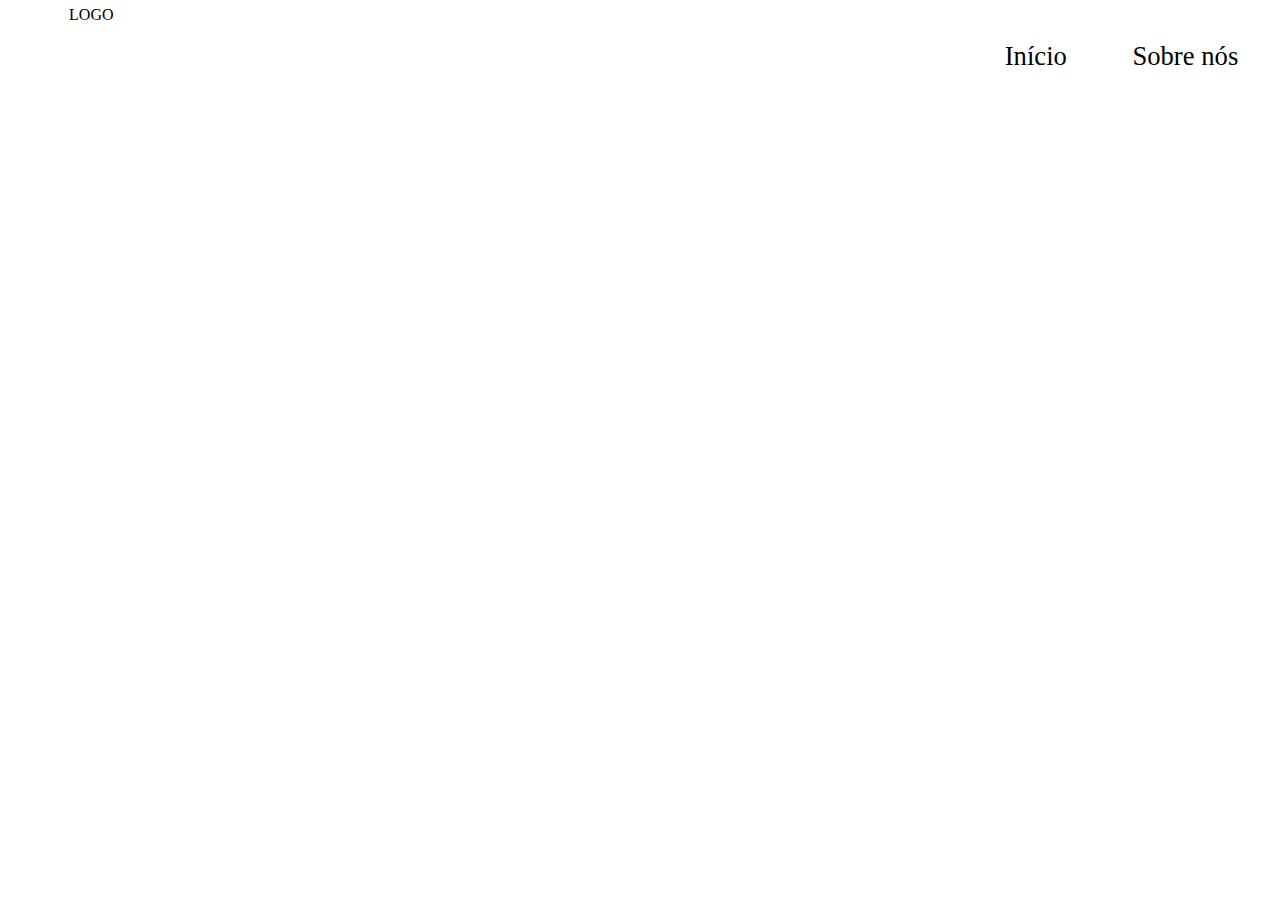
==== sobre-nos.html @ b027d1c6 "linkando fonte novamente" ====
<!DOCTYPE html>
<html lang="pt-br">
<head>
    <meta charset="UTF-8">
    <meta http-equiv="X-UA-Compatible" content="IE=edge">
    <meta name="viewport" content="width=device-width, initial-scale=1.0">
    <title></title>
    <link rel="stylesheet" href="Styles/styleBody.css">
    <link rel="stylesheet" href="Font/font.css">
</head>
<body>
    <header>
        <a href="#" id="logo">LOGO</a>
        <button id="openMenu">&#9776;</button>
        <nav id="menu">
            <button id="closeMenu">X</button>
            <a href="#">Início</a>
            <a href="#">Sobre nós</a>
        </nav>
    </header>
    
    <script type="text/javascript" src="Scripts/scriptMenu.js"></script>
</body>
</html>
---- Styles/styleBody.css ----
* {
  margin: 0;
  padding: 0;
  box-sizing: border-box;
}
body {
  display: flex;
  flex-wrap: wrap;
  margin: 3px;
  flex: 1 1 100vw;
}
:root{
  --font: ;
  --cor0: #18D935;
  --cor1: #15BF2F;
  --cor2: #2DA63F;
  --cor3: #D9D9D9;
  --cor4: #0D0D0D;
}
header,
nav,
main,
aside,
footer {
  display: flex;
  margin: 3px;
}

header {
  flex: 1 1 100vw;
  height: 100px;
}

header #logo {
  justify-content: center;
  text-align: center;
  width: 100%;
  flex: 0 1 200px;
}
#header-logo{
  width: 50%;
}

#openMenu,
#closeMenu {
  border: none;
  background: none;
  font-size: 30px;
  font-weight: bold;
  padding: 0px 5px 5px;
  cursor: pointer;
  display: none;
}

nav {
  flex: 1 1 100vw;
  align-items: center;
  justify-content: flex-end;
}

nav a {
  margin: 3%;
  font-size: 20pt;
}

a {
  text-decoration: none;
  color: inherit;
}

main {
  flex: 20 1 500px;
  height: calc(100vh - 224px);
}

aside {
  flex: 1 1 200px;
}

footer {
  flex: 1 1 100vw;
  height: 100px;
}

@media only screen and (max-width: 923px) {
  main {
    height: calc(100vh - 330px);
  }

  aside {
    flex: 1 1 100vw;
    height: 100px;
  }
}

@media only screen and (max-width: 717px) {

  #openMenu,
  #closeMenu {
    display: block;
  }

  #openMenu {
    margin-left: auto;
  }

  #closeMenu {
    position: absolute;
    right: 5px;
    top: 35px;
  }

  nav {
    position: fixed;
    flex-direction: column;
    width: 100vw;
    height: 100vh;
    align-items: center;
    justify-content: center;
    margin: 0;
    display: none;
    opacity: 0;
    transition: 0.3s;

    background: linear-gradient(45deg, #c9c9c9, #757575, #404040, #111111);
    background-size: 600% 600%;
    animation: gradientAnimation 10s ease infinite;
  }

  @keyframes gradientAnimation {
    0% {
      background-position: 0% 50%;
    }

    50% {
      background-position: 100% 50%;
    }

    100% {
      background-position: 0% 50%;
    }
  }

  .animated-menu {
    animation: gradientAnimation 8s ease infinite;
  }
}
---- Font/font.css ----
/* VariableFont */
@font-face {
    font-family: Oswald;
    src: url(../Component/Playfair_Display/PlayfairDisplay-VariableFont_wght.ttf) format('ttf');
    font-weight: normal;
    font-style: normal;
}

/* Italic-VariableFont */
@font-face {
    font-family: Oswald;
    src: url(../Components/Playfair_Display/PlayfairDisplay-Italic-VariableFont_wght.ttf) format('ttf');
    font-weight: normal;
    font-style: normal;
}

/* Black */
@font-face {
    font-family: Oswald;
    src: url(../Components/Playfair_Display/static/PlayfairDisplay-Black.ttf) format('ttf');
    font-weight: normal;
    font-style: normal;
}

/* BlackItalic */
@font-face {
    font-family: Oswald;
    src: url(../Components/Playfair_Display/static/PlayfairDisplay-BlackItalic.ttf) format('ttf');
    font-weight: normal;
    font-style: normal;
}

/* Bold */
@font-face {
    font-family: Oswald;
    src: url(../Components/Playfair_Display/static/PlayfairDisplay-Bold.ttf) format('ttf');
    font-weight: normal;
    font-style: normal;
}

/* BoldItalic*/
@font-face {
    font-family: Oswald;
    src: url(../Components/Playfair_Display/static/PlayfairDisplay-BoldItalic.ttf) format('ttf');
    font-weight: normal;
    font-style: normal;
}

/* ExtraBold */
@font-face {
    font-family: Oswald;
    src: url(../Components/Playfair_Display/static/PlayfairDisplay-ExtraBold.ttf) format('ttf');
    font-weight: normal;
    font-style: normal;
}

/* Extra */
@font-face {
    font-family: Oswald;
    src: url(../Components/Playfair_Display/static/PlayfairDisplay-Extra.ttf) format('ttf');
    font-weight: normal;
    font-style: normal;
}

/* Italic */
@font-face {
    font-family: Oswald;
    src: url(../Components/Playfair_Display/static/PlayfairDisplay-Italic.ttf) format('ttf');
    font-weight: normal;
    font-style: normal;
}

/* Medium */
@font-face {
    font-family: Oswald;
    src: url(../Components/Playfair_Display/static/PlayfairDisplay-Medium.ttf) format('ttf');
    font-weight: normal;
    font-style: normal;
}

/* MediumItalic */
@font-face {
    font-family: Oswald;
    src: url(../Components/Playfair_Display/static/PlayfairDisplay-MediumItalic.ttf) format('ttf');
    font-weight: normal;
    font-style: normal;
}

/* Regular */
@font-face {
    font-family: Oswald;
    src: url(../Components/Playfair_Display/static/PlayfairDisplay-Regular.ttf) format('ttf');
    font-weight: normal;
    font-style: normal;
}

/* SemiBold */
@font-face {
    font-family: Oswald;
    src: url(../Components/Playfair_Display/static/PlayfairDisplay-SemiBold.ttf) format('ttf');
    font-weight: normal;
    font-style: normal;
}

/* SemiBoldItalic */
@font-face {
    font-family: Oswald;
    src: url(../Components/Playfair_Display/static/PlayfairDisplay-SemiBoldItalic.ttf) format('ttf');
    font-weight: normal;
    font-style: normal;
}
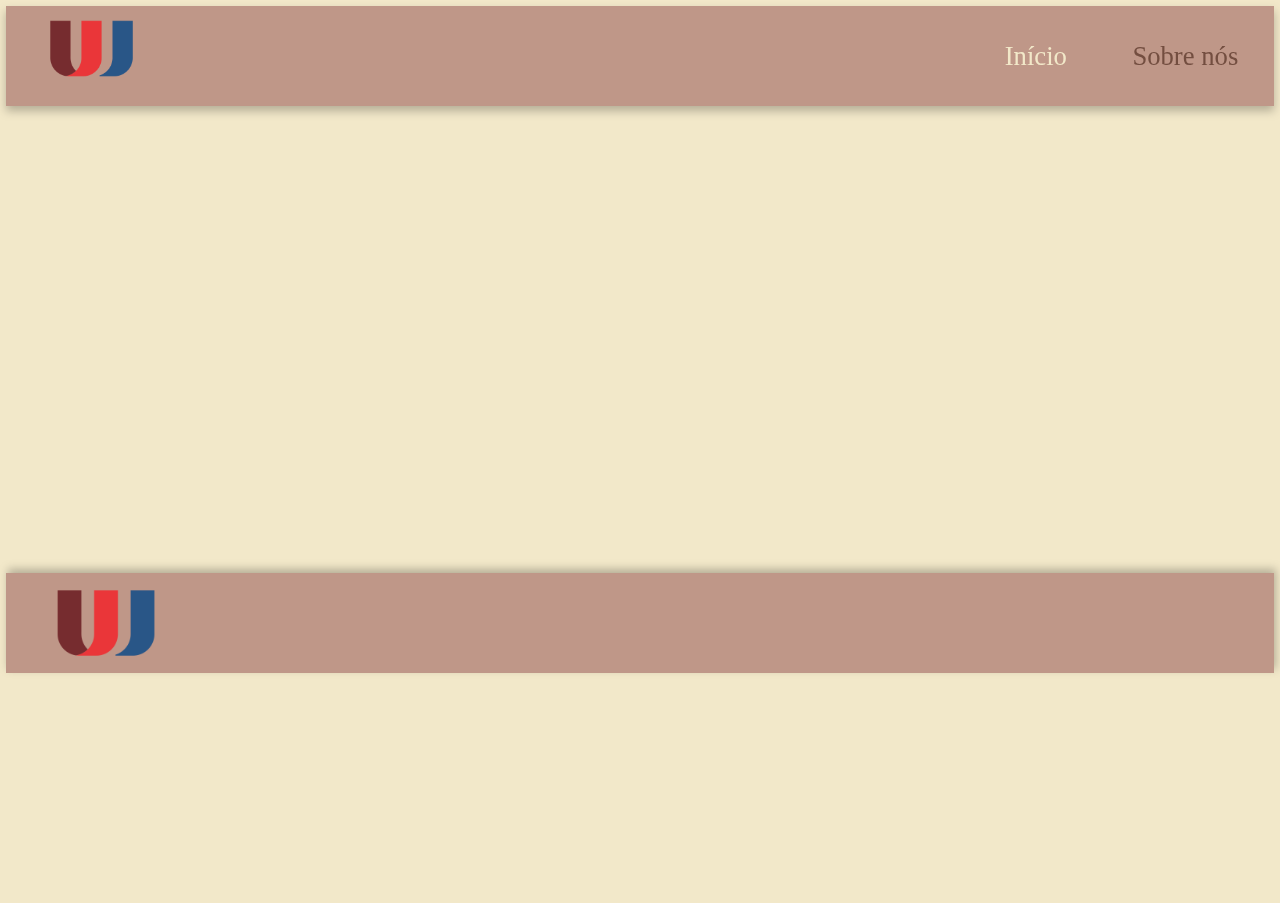
==== commit e2d9cd9f: "finalizando a responsividade" ====
--- a/sobre-nos.html
+++ b/sobre-nos.html
@@ -6,18 +6,31 @@
     <meta name="viewport" content="width=device-width, initial-scale=1.0">
     <title></title>
     <link rel="stylesheet" href="Styles/styleBody.css">
+    <link rel="stylesheet" href="Styles/StyleSobre-nos.css">
     <link rel="stylesheet" href="Font/font.css">
 </head>
 <body>
     <header>
-        <a href="#" id="logo">LOGO</a>
+        <a href="index.html" id="logo">
+            <img id="header-logo" src="Components/Images/uj-logo.png" alt="Logo UniJorge">
+        </a>
         <button id="openMenu">&#9776;</button>
         <nav id="menu">
             <button id="closeMenu">X</button>
-            <a href="#">Início</a>
-            <a href="#">Sobre nós</a>
+            <a href="index.html" id="a_01">Início</a>
+            <a href="sobre-nos.html" id="a_02">Sobre nós</a>  
         </nav>
     </header>
+
+    <main>
+
+    </main>
+
+    <footer>
+        <a href="index.html" id="logo">
+            <img id="footer-logo" src="Components/Images/uj-logo.png" alt="Logo UniJorge">
+        </a>
+    </footer>
     
     <script type="text/javascript" src="Scripts/scriptMenu.js"></script>
 </body>
--- a/Styles/styleBody.css
+++ b/Styles/styleBody.css
@@ -3,20 +3,40 @@
   padding: 0;
   box-sizing: border-box;
 }
+
+html,
+body {
+  height: 100%;
+}
+
+html {
+  font-size: 62.5%;
+}
+
+body {
+  font-size: 1.6rem;
+}
+
 body {
   display: flex;
   flex-wrap: wrap;
   margin: 3px;
   flex: 1 1 100vw;
 }
-:root{
-  --font: ;
-  --cor0: #18D935;
-  --cor1: #15BF2F;
-  --cor2: #2DA63F;
-  --cor3: #D9D9D9;
+
+:root {
+  --font: PlayfairDisplay;
+  --cor0: #F2E8C9;
+  --cor1: #734E40;
+  --cor2: #BF9788;
+  --cor3: #F26457;
   --cor4: #0D0D0D;
 }
+
+body {
+  background-color: var(--cor0);
+}
+
 header,
 nav,
 main,
@@ -29,6 +49,8 @@
 header {
   flex: 1 1 100vw;
   height: 100px;
+  background-color: var(--cor2);
+  filter: drop-shadow(0px 5px 5px rgba(0, 0, 0, 0.25));
 }
 
 header #logo {
@@ -37,7 +59,8 @@
   width: 100%;
   flex: 0 1 200px;
 }
-#header-logo{
+
+#header-logo {
   width: 50%;
 }
 
@@ -68,32 +91,213 @@
   color: inherit;
 }
 
+#a_01 {
+  color: var(--cor0);
+}
+
+#a_02 {
+  color: var(--cor1);
+}
+
 main {
   flex: 20 1 500px;
-  height: calc(100vh - 224px);
-}
-
-aside {
-  flex: 1 1 200px;
+  height: auto;
+  flex-direction: column;
+  align-items: center;
 }
 
 footer {
   flex: 1 1 100vw;
   height: 100px;
+  background-color: var(--cor2);
+  filter: drop-shadow(2px -4px 4px rgba(0, 0, 0, 0.25));
+
+}
+
+footer #logo {
+  justify-content: center;
+  text-align: center;
+  width: 100%;
+  flex: 0 1 200px;
+}
+
+#footer-logo {
+  width: 50%;
+}
+
+#t_01,
+#t_02,
+#t_03,
+#t_04,
+#t_05,
+#t_06,
+#t_07,
+#t_08,
+#t_09,
+#p_01,
+#p_02,
+#p_03,
+#p_04,
+#p_05,
+#p_06,
+#p_07,
+#p_08 {
+  font-family: var(--font);
+  color: var(--cor1);
+}
+
+header,
+main,
+footer {
+  margin-bottom: 5%
+}
+
+h1,
+h2,
+h3,
+p,
+#img_01,
+#img_02,
+#img_03,
+#img_04,
+#img_05 {
+  margin-bottom: 1.5%;
+  margin-left: 10%;
+  margin-right: 10%;
+}
+
+p,
+h1,
+h2,
+h3 {
+  text-align: justify;
+}
+
+p {
+  font-size: 1.8rem; /* 18px */
+  font-weight: normal;
+  font-style: normal;
+}
+
+h1 {
+  font-size: 6.4rem; /* 64px */
+  font-weight: bold;
+  font-style: normal;
+}
+
+h2 {
+  font-size: 4.8rem; /* 48px */
+  font-weight: bold;
+}
+
+h3 {
+  font-size: 3.5rem; /* 35px */
+  font-weight: normal;
+  font-style: italic;
+}
+
+#img_01 {
+  width: 100%;
+  max-width: 892px;
+  height: auto;
+  max-height: 374px;
+  border-radius: 20px;
+}
+
+#img_02 {
+  width: 100%;
+  max-width: 892px;
+  height: auto;
+  max-height: 447.01px;
+  border-radius: 20px;
+}
+
+#img_03 {
+  width: 100%;
+  max-width: 892px;
+  height: auto;
+  max-height: 446px;
+  border-radius: 20px;
+}
+
+#img_04 {
+  width: 100%;
+  max-width: 892px;
+  height: auto;
+  max-height: 443.99px;
+  border-radius: 20px;
+}
+
+#img_05 {
+  width: 100%;
+  max-width: 892px;
+  height: auto;
+  max-height: 444.99px;
+  border-radius: 20px;
+}
+
+#t_02,
+#t_05,
+#t_06,
+#t_07,
+#t_08,
+#t_09 {
+  align-self: flex-start;
+}
+
+#p_04,
+#p_06,
+#p_07,
+#p_08 {
+  align-self: flex-start;
 }
 
 @media only screen and (max-width: 923px) {
+  header {
+    height: 80px;
+  }
+
   main {
-    height: calc(100vh - 330px);
-  }
-
-  aside {
-    flex: 1 1 100vw;
-    height: 100px;
+    height: auto;
+  }
+
+  p {
+    font-size: 1.4rem; /* 14px */
+  }
+
+  h1 {
+    font-size: 5.6rem; /* 56px */
+  }
+
+  h2 {
+    font-size: 4.2rem; /* 42px */
+  }
+
+  h3 {
+    font-size: 3rem; /* 30px */
+  }
+
+  #img_01,
+  #img_02,
+  #img_03,
+  #img_04,
+  #img_05 {
+    max-width: 80%;
+  }
+
+  #header-logo {
+    width: 40%;
+  }
+
+  #footer-logo {
+    width: 40%;
   }
 }
 
 @media only screen and (max-width: 717px) {
+  header {
+    height: 60px;
+  }
 
   #openMenu,
   #closeMenu {
@@ -144,4 +348,100 @@
   .animated-menu {
     animation: gradientAnimation 8s ease infinite;
   }
+
+  p {
+    font-size: 1.2rem; /* 12px */
+  }
+
+  h1 {
+    font-size: 4.8rem; /* 48px */
+  }
+
+  h2 {
+    font-size: 3.6rem; /* 36px */
+  }
+
+  h3 {
+    font-size: 2.6rem; /* 26px */
+  }
+
+  #header-logo
+  #img_01,
+  #img_02,
+  #img_03,
+  #img_04,
+  #img_05 {
+    max-width: 60%;
+  }
+
+  #header-logo {
+    width: 30%;
+  }
+
+  #footer-logo {
+    width: 30%;
+  }
+}
+@media only screen and (max-width: 580px) {
+  p {
+    font-size: 1.2rem; /* 12px */
+  }
+
+  h1 {
+    font-size: 3.8rem; /* 40px */
+  }
+
+  h2 {
+    font-size: 3rem; /* 32px */
+  }
+
+  h3 {
+    font-size: 2.2rem; /* 26px */
+  }
+}
+
+@media only screen and (max-width: 480px) {
+  p {
+    font-size: 1.1rem; /* 12px */
+  }
+
+  h1 {
+    font-size: 2.8rem; /* 28px */
+  }
+
+  h2 {
+    font-size: 2rem; /* 20px */
+  }
+
+  h3 {
+    font-size: 1.5rem; /* 15px */
+  }
+} 
+
+@media only screen and (max-width: 350px) {
+  h1 {
+    font-size: 2.5rem; /* 25px */
+  }
+
+  h3 {
+    font-size: 1.3rem; /* 18px */
+  }
+}
+
+@media only screen and (max-width: 300px) {
+  p {
+    font-size: 1rem; /* 10px */
+  }
+
+  h1 {
+    font-size: 2rem; /* 20px */
+  }
+
+  h2 {
+    font-size: 1.5rem; /* 20px */
+  }
+
+  h3 {
+    font-size: 1.2rem; /* 18px */
+  }
 }--- a/Font/font.css
+++ b/Font/font.css
@@ -1,6 +1,6 @@
 /* VariableFont */
 @font-face {
-    font-family: Oswald;
+    font-family: PlayfairDisplay;
     src: url(../Component/Playfair_Display/PlayfairDisplay-VariableFont_wght.ttf) format('ttf');
     font-weight: normal;
     font-style: normal;
@@ -8,7 +8,7 @@
 
 /* Italic-VariableFont */
 @font-face {
-    font-family: Oswald;
+    font-family: PlayfairDisplay;
     src: url(../Components/Playfair_Display/PlayfairDisplay-Italic-VariableFont_wght.ttf) format('ttf');
     font-weight: normal;
     font-style: normal;
@@ -16,7 +16,7 @@
 
 /* Black */
 @font-face {
-    font-family: Oswald;
+    font-family: PlayfairDisplay;
     src: url(../Components/Playfair_Display/static/PlayfairDisplay-Black.ttf) format('ttf');
     font-weight: normal;
     font-style: normal;
@@ -24,7 +24,7 @@
 
 /* BlackItalic */
 @font-face {
-    font-family: Oswald;
+    font-family: PlayfairDisplay;
     src: url(../Components/Playfair_Display/static/PlayfairDisplay-BlackItalic.ttf) format('ttf');
     font-weight: normal;
     font-style: normal;
@@ -32,7 +32,7 @@
 
 /* Bold */
 @font-face {
-    font-family: Oswald;
+    font-family: PlayfairDisplay;
     src: url(../Components/Playfair_Display/static/PlayfairDisplay-Bold.ttf) format('ttf');
     font-weight: normal;
     font-style: normal;
@@ -40,7 +40,7 @@
 
 /* BoldItalic*/
 @font-face {
-    font-family: Oswald;
+    font-family: PlayfairDisplay;
     src: url(../Components/Playfair_Display/static/PlayfairDisplay-BoldItalic.ttf) format('ttf');
     font-weight: normal;
     font-style: normal;
@@ -48,7 +48,7 @@
 
 /* ExtraBold */
 @font-face {
-    font-family: Oswald;
+    font-family: PlayfairDisplay;
     src: url(../Components/Playfair_Display/static/PlayfairDisplay-ExtraBold.ttf) format('ttf');
     font-weight: normal;
     font-style: normal;
@@ -56,7 +56,7 @@
 
 /* Extra */
 @font-face {
-    font-family: Oswald;
+    font-family: PlayfairDisplay;
     src: url(../Components/Playfair_Display/static/PlayfairDisplay-Extra.ttf) format('ttf');
     font-weight: normal;
     font-style: normal;
@@ -64,7 +64,7 @@
 
 /* Italic */
 @font-face {
-    font-family: Oswald;
+    font-family: PlayfairDisplay;
     src: url(../Components/Playfair_Display/static/PlayfairDisplay-Italic.ttf) format('ttf');
     font-weight: normal;
     font-style: normal;
@@ -72,7 +72,7 @@
 
 /* Medium */
 @font-face {
-    font-family: Oswald;
+    font-family: PlayfairDisplay;
     src: url(../Components/Playfair_Display/static/PlayfairDisplay-Medium.ttf) format('ttf');
     font-weight: normal;
     font-style: normal;
@@ -80,7 +80,7 @@
 
 /* MediumItalic */
 @font-face {
-    font-family: Oswald;
+    font-family: PlayfairDisplay;
     src: url(../Components/Playfair_Display/static/PlayfairDisplay-MediumItalic.ttf) format('ttf');
     font-weight: normal;
     font-style: normal;
@@ -88,7 +88,7 @@
 
 /* Regular */
 @font-face {
-    font-family: Oswald;
+    font-family: PlayfairDisplay;
     src: url(../Components/Playfair_Display/static/PlayfairDisplay-Regular.ttf) format('ttf');
     font-weight: normal;
     font-style: normal;
@@ -96,7 +96,7 @@
 
 /* SemiBold */
 @font-face {
-    font-family: Oswald;
+    font-family: PlayfairDisplay;
     src: url(../Components/Playfair_Display/static/PlayfairDisplay-SemiBold.ttf) format('ttf');
     font-weight: normal;
     font-style: normal;
@@ -104,7 +104,7 @@
 
 /* SemiBoldItalic */
 @font-face {
-    font-family: Oswald;
+    font-family: PlayfairDisplay;
     src: url(../Components/Playfair_Display/static/PlayfairDisplay-SemiBoldItalic.ttf) format('ttf');
     font-weight: normal;
     font-style: normal;
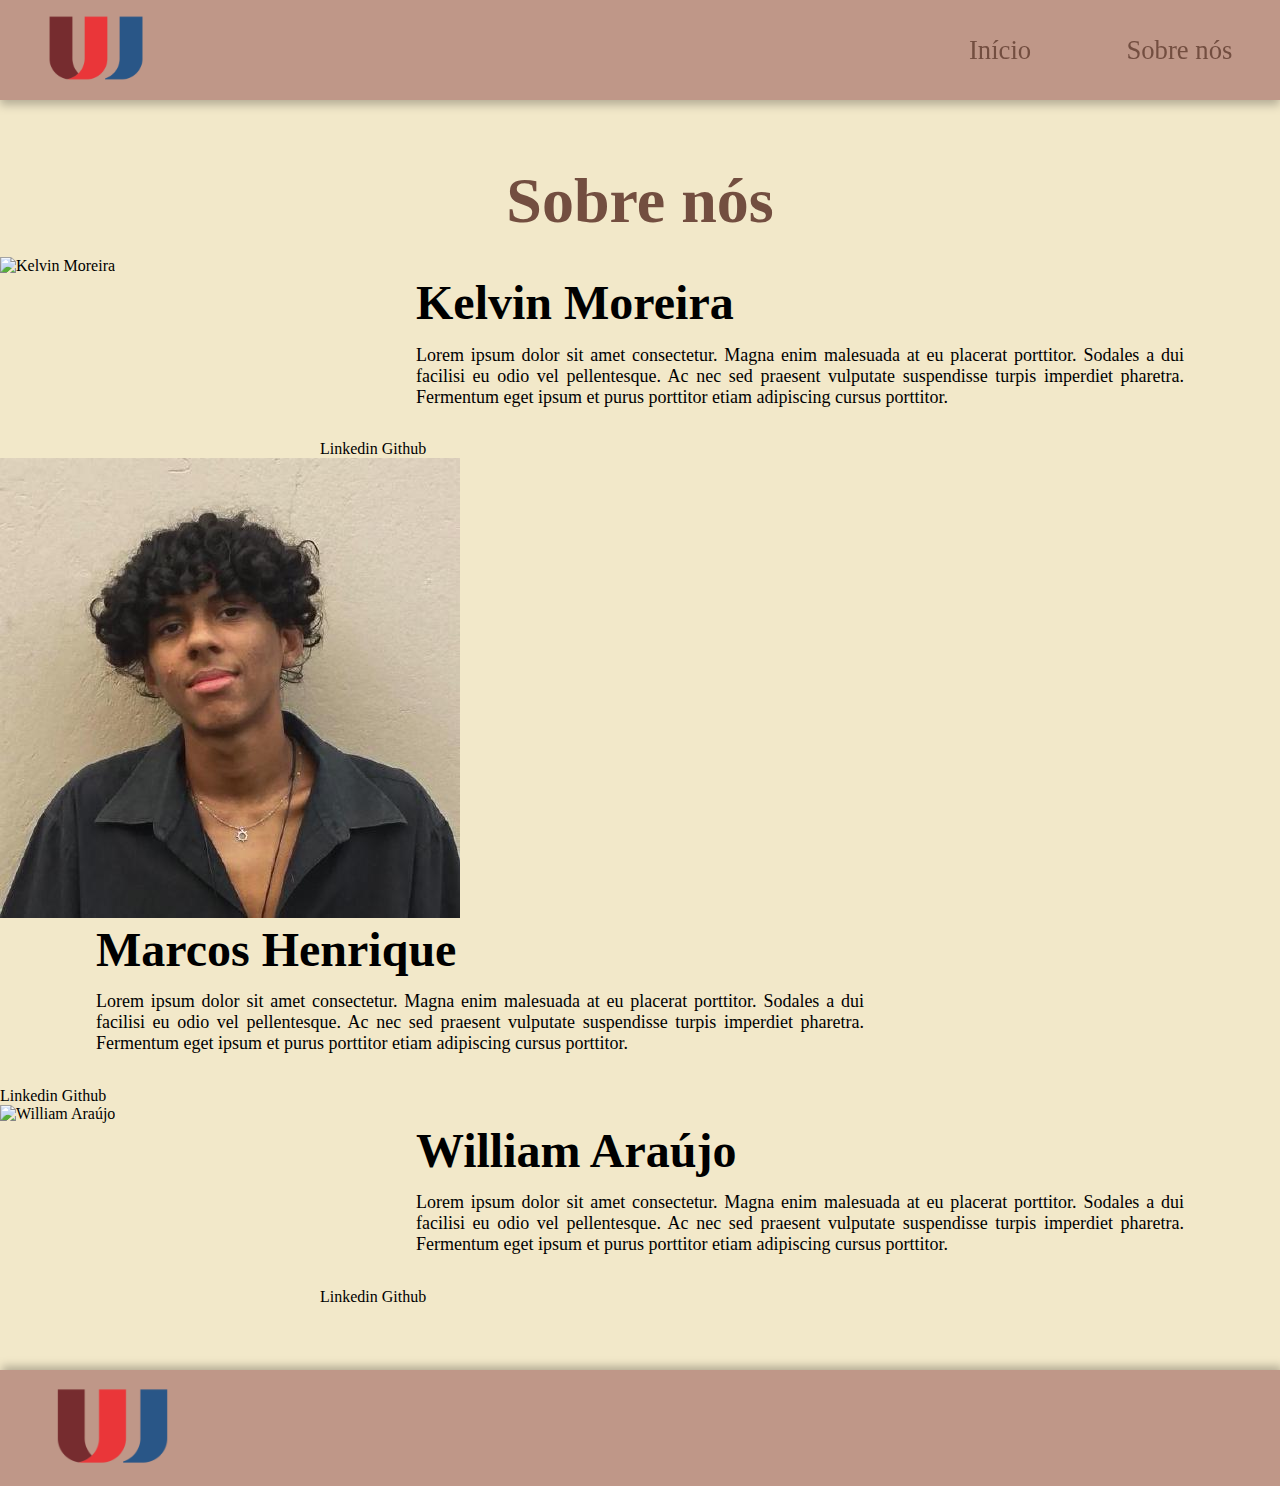
==== commit ea697776: "Correção de erros e conclusão da responsividade +  finalização da página "Sobre nós"." ====
--- a/sobre-nos.html
+++ b/sobre-nos.html
@@ -1,14 +1,17 @@
 <!DOCTYPE html>
 <html lang="pt-br">
+
 <head>
     <meta charset="UTF-8">
     <meta http-equiv="X-UA-Compatible" content="IE=edge">
     <meta name="viewport" content="width=device-width, initial-scale=1.0">
     <title></title>
     <link rel="stylesheet" href="Styles/styleBody.css">
-    <link rel="stylesheet" href="Styles/StyleSobre-nos.css">
+    <link rel="stylesheet" href="Styles/styleSobre-nos.css">
+    <link rel="stylesheet" href="Styles/responsiveness.css">
     <link rel="stylesheet" href="Font/font.css">
 </head>
+
 <body>
     <header>
         <a href="index.html" id="logo">
@@ -18,12 +21,55 @@
         <nav id="menu">
             <button id="closeMenu">X</button>
             <a href="index.html" id="a_01">Início</a>
-            <a href="sobre-nos.html" id="a_02">Sobre nós</a>  
+            <a href="sobre-nos.html" id="a_02">Sobre nós</a>
         </nav>
     </header>
 
     <main>
+        <h1 id="t_01">Sobre nós</h1>
 
+        <div class="container">
+            <img src="" alt="Kelvin Moreira" class="photo" id="photo_01" class="hide">
+
+            <div class="information_01">
+                <h2 class="title">Kelvin Moreira</h2>
+                <p class="paragraph">Lorem ipsum dolor sit amet consectetur. Magna enim malesuada at eu placerat porttitor. Sodales a dui
+                facilisi eu odio vel pellentesque. Ac nec sed praesent vulputate suspendisse turpis imperdiet pharetra.
+                Fermentum eget ipsum et purus porttitor etiam adipiscing cursus porttitor.</p>
+                <br>
+                <a href="#" class="linkstyle" target="_blank">Linkedin</a>
+                <a href="https://github.com/Kelvin-Moreira" class="linkstyle" target="_blank">Github</a>
+            </div>
+        </div>
+
+        <div class="container">
+            <img src="Components/Images/Marcos Henrique.jfif" alt="Marcos Henrique" class="photo" id="photo_02">
+
+            <div id="information_02">
+                <h2 class="title">Marcos Henrique</h2>
+                <img src="Components/Images/Marcos Henrique.jfif" alt="Marcos Henrique" id="photo_02" class="photo_show">
+                <p class="paragraph">Lorem ipsum dolor sit amet consectetur. Magna enim malesuada at eu placerat porttitor. Sodales a dui
+                facilisi eu odio vel pellentesque. Ac nec sed praesent vulputate suspendisse turpis imperdiet pharetra.
+                Fermentum eget ipsum et purus porttitor etiam adipiscing cursus porttitor.</p>
+                <br>
+                <a href="#" class="linkstyle" target="_blank">Linkedin</a>
+                <a href="https://github.com/marcos-henri" target="_blank" class="linkstyle">Github</a>
+            </div>
+        </div>
+
+        <div class="container">
+            <img src="" alt="William Araújo" class="photo" id="photo_03" class="hide">
+
+            <div class="information_03">
+                <h2 class="title">William Araújo</h2>
+                <p class="paragraph">Lorem ipsum dolor sit amet consectetur. Magna enim malesuada at eu placerat porttitor. Sodales a dui
+                    facilisi eu odio vel pellentesque. Ac nec sed praesent vulputate suspendisse turpis imperdiet pharetra.
+                    Fermentum eget ipsum et purus porttitor etiam adipiscing cursus porttitor.</p>
+                <br>
+                <a href="#" class="linkstyle" target="_blank">Linkedin</a>
+                <a href="https://github.com/williamthesystemout" target="_blank" class="linkstyle">Github</a>
+            </div>    
+        </div>
     </main>
 
     <footer>
@@ -31,7 +77,8 @@
             <img id="footer-logo" src="Components/Images/uj-logo.png" alt="Logo UniJorge">
         </a>
     </footer>
-    
+
     <script type="text/javascript" src="Scripts/scriptMenu.js"></script>
 </body>
+
 </html>--- a/Styles/styleBody.css
+++ b/Styles/styleBody.css
@@ -14,14 +14,11 @@
 }
 
 body {
-  font-size: 1.6rem;
-}
-
-body {
+  font-size: 1.6rem;  
   display: flex;
   flex-wrap: wrap;
-  margin: 3px;
-  flex: 1 1 100vw;
+  flex: 1 1 100vw;
+  background-color: var(--cor0);
 }
 
 :root {
@@ -31,33 +28,27 @@
   --cor2: #BF9788;
   --cor3: #F26457;
   --cor4: #0D0D0D;
-}
-
-body {
-  background-color: var(--cor0);
+  --shadow: #00000040;
 }
 
 header,
 nav,
 main,
-aside,
 footer {
   display: flex;
-  margin: 3px;
 }
 
 header {
   flex: 1 1 100vw;
   height: 100px;
   background-color: var(--cor2);
-  filter: drop-shadow(0px 5px 5px rgba(0, 0, 0, 0.25));
+  filter: drop-shadow(0px 5px 5px var(--shadow));
 }
 
 header #logo {
-  justify-content: center;
   text-align: center;
   width: 100%;
-  flex: 0 1 200px;
+  flex: 0 1 225px;
 }
 
 #header-logo {
@@ -91,16 +82,22 @@
   color: inherit;
 }
 
-#a_01 {
-  color: var(--cor0);
-}
-
+#a_01,
 #a_02 {
   color: var(--cor1);
+  padding: 15px;
+  transition: color 0.3s ease
+}
+
+#a_01:hover,
+#a_02:hover {
+  color: var(--cor0);
+  background-color: var(--shadow);
+  border-radius: 15px;
 }
 
 main {
-  flex: 20 1 500px;
+  flex: 1 1 100vw;
   height: auto;
   flex-direction: column;
   align-items: center;
@@ -108,17 +105,16 @@
 
 footer {
   flex: 1 1 100vw;
-  height: 100px;
+  height: auto;
   background-color: var(--cor2);
-  filter: drop-shadow(2px -4px 4px rgba(0, 0, 0, 0.25));
+  filter: drop-shadow(2px -4px 4px var(--shadow));
 
 }
 
 footer #logo {
-  justify-content: center;
   text-align: center;
   width: 100%;
-  flex: 0 1 200px;
+  flex: 0 1 225px;
 }
 
 #footer-logo {
@@ -250,198 +246,4 @@
 #p_07,
 #p_08 {
   align-self: flex-start;
-}
-
-@media only screen and (max-width: 923px) {
-  header {
-    height: 80px;
-  }
-
-  main {
-    height: auto;
-  }
-
-  p {
-    font-size: 1.4rem; /* 14px */
-  }
-
-  h1 {
-    font-size: 5.6rem; /* 56px */
-  }
-
-  h2 {
-    font-size: 4.2rem; /* 42px */
-  }
-
-  h3 {
-    font-size: 3rem; /* 30px */
-  }
-
-  #img_01,
-  #img_02,
-  #img_03,
-  #img_04,
-  #img_05 {
-    max-width: 80%;
-  }
-
-  #header-logo {
-    width: 40%;
-  }
-
-  #footer-logo {
-    width: 40%;
-  }
-}
-
-@media only screen and (max-width: 717px) {
-  header {
-    height: 60px;
-  }
-
-  #openMenu,
-  #closeMenu {
-    display: block;
-  }
-
-  #openMenu {
-    margin-left: auto;
-  }
-
-  #closeMenu {
-    position: absolute;
-    right: 5px;
-    top: 35px;
-  }
-
-  nav {
-    position: fixed;
-    flex-direction: column;
-    width: 100vw;
-    height: 100vh;
-    align-items: center;
-    justify-content: center;
-    margin: 0;
-    display: none;
-    opacity: 0;
-    transition: 0.3s;
-
-    background: linear-gradient(45deg, #c9c9c9, #757575, #404040, #111111);
-    background-size: 600% 600%;
-    animation: gradientAnimation 10s ease infinite;
-  }
-
-  @keyframes gradientAnimation {
-    0% {
-      background-position: 0% 50%;
-    }
-
-    50% {
-      background-position: 100% 50%;
-    }
-
-    100% {
-      background-position: 0% 50%;
-    }
-  }
-
-  .animated-menu {
-    animation: gradientAnimation 8s ease infinite;
-  }
-
-  p {
-    font-size: 1.2rem; /* 12px */
-  }
-
-  h1 {
-    font-size: 4.8rem; /* 48px */
-  }
-
-  h2 {
-    font-size: 3.6rem; /* 36px */
-  }
-
-  h3 {
-    font-size: 2.6rem; /* 26px */
-  }
-
-  #header-logo
-  #img_01,
-  #img_02,
-  #img_03,
-  #img_04,
-  #img_05 {
-    max-width: 60%;
-  }
-
-  #header-logo {
-    width: 30%;
-  }
-
-  #footer-logo {
-    width: 30%;
-  }
-}
-@media only screen and (max-width: 580px) {
-  p {
-    font-size: 1.2rem; /* 12px */
-  }
-
-  h1 {
-    font-size: 3.8rem; /* 40px */
-  }
-
-  h2 {
-    font-size: 3rem; /* 32px */
-  }
-
-  h3 {
-    font-size: 2.2rem; /* 26px */
-  }
-}
-
-@media only screen and (max-width: 480px) {
-  p {
-    font-size: 1.1rem; /* 12px */
-  }
-
-  h1 {
-    font-size: 2.8rem; /* 28px */
-  }
-
-  h2 {
-    font-size: 2rem; /* 20px */
-  }
-
-  h3 {
-    font-size: 1.5rem; /* 15px */
-  }
-} 
-
-@media only screen and (max-width: 350px) {
-  h1 {
-    font-size: 2.5rem; /* 25px */
-  }
-
-  h3 {
-    font-size: 1.3rem; /* 18px */
-  }
-}
-
-@media only screen and (max-width: 300px) {
-  p {
-    font-size: 1rem; /* 10px */
-  }
-
-  h1 {
-    font-size: 2rem; /* 20px */
-  }
-
-  h2 {
-    font-size: 1.5rem; /* 20px */
-  }
-
-  h3 {
-    font-size: 1.2rem; /* 18px */
-  }
 }--- a/Styles/responsiveness.css
+++ b/Styles/responsiveness.css
@@ -0,0 +1,427 @@
+@media only screen and (max-width: 9999px) {
+.photo_show {
+  display: none;
+}
+}
+
+
+@media only screen and (max-width: 1300px) {
+  .information_01 {
+    margin-left: 25%;
+}
+
+#information_02 {
+    margin-right: 25%;
+}
+
+.information_03 {
+    margin-left: 25%;
+}
+}
+
+@media only screen and (max-width: 1024px) {
+  .information_01 {
+    margin-left: 30%;
+}
+
+#information_02 {
+    margin-right: 30%;
+}
+
+.information_03 {
+    margin-left: 30%;
+}
+}
+
+@media only screen and (max-width: 931px) {
+  header {
+    height: 80px;
+  }
+
+  main {
+    height: auto;
+  }
+
+  p {
+    font-size: 1.4rem; /* 14px */
+  }
+
+  h1 {
+    font-size: 5.6rem; /* 56px */
+  }
+
+  h2 {
+    font-size: 4.2rem; /* 42px */
+  }
+
+  h3 {
+    font-size: 3rem; /* 30px */
+  }
+
+  #img_01,
+  #img_02,
+  #img_03,
+  #img_04,
+  #img_05 {
+    max-width: 80%;
+  }
+
+  #header-logo {
+    width: 40%;
+  }
+
+  #footer-logo {
+    width: 40%;
+    float: left;
+    margin-left: 30px;
+  }
+
+  .photo {
+    max-width: 225px;
+    max-height: 225px;
+    margin-top: 2%;
+  }
+
+  .information_01 {
+    margin-left: 35%;
+  }
+
+  #information_02 {
+    margin-right: 35%;
+  }
+
+  .information_03 {
+    margin-left: 35%;
+  }
+
+  .paragraph {
+    font-size: 1.4rem; /* 12px */
+  }
+
+  .title {
+    font-size: 3.5rem;
+  }
+}
+
+@media only screen and (max-width: 768px) {
+  header {
+    height: 60px;
+  }
+
+  #openMenu,
+  #closeMenu {
+    display: block;
+  }
+
+  #openMenu {
+    margin-left: auto;
+  }
+
+  #closeMenu {
+    position: absolute;
+    right: 5px;
+    top: 13px;
+  }
+
+  nav {
+    position: fixed;
+    flex-direction: column;
+    width: 100vw;
+    height: 100vh;
+    align-items: center;
+    justify-content: center;
+    margin: 0;
+    display: none;
+    opacity: 0;
+    transition: 0.3s;
+
+    background: linear-gradient(90deg, #F2E8C9, #BF9788, #F2E8C9, #BF9788, #F2E8C9);
+    background-size: 600% 600%;
+    animation: gradientAnimation 10s ease infinite;
+  }
+   
+  #a_01,
+  #a_02 {
+    color: #734E40;
+  }
+
+  @keyframes gradientAnimation {
+    0% {
+      background-position: 0% 50%;
+    }
+
+    50% {
+      background-position: 100% 50%;
+    }
+
+    100% {
+      background-position: 0% 50%;
+    }
+  }
+
+  .animated-menu {
+    animation: gradientAnimation 8s ease infinite;
+  }
+
+  p {
+    font-size: 1.2rem; /* 12px */
+  }
+
+  h1 {
+    font-size: 4.8rem; /* 48px */
+  }
+
+  h2 {
+    font-size: 3.6rem; /* 36px */
+  }
+
+  h3 {
+    font-size: 2.6rem; /* 26px */
+  }
+
+  #header-logo
+  #img_01,
+  #img_02,
+  #img_03,
+  #img_04,
+  #img_05 {
+    max-width: 60%;
+  }
+
+  #header-logo {
+    width: 25%;
+    float: left;
+    margin-left: 15px;
+  }
+
+  #footer-logo {
+    width: 25%;
+    float: left;
+    margin-left: 20px;
+  }
+}
+
+@media only screen and (max-width: 730px) {
+  .information_01 {
+    margin-left: 40%;
+}
+
+#information_02 {
+    margin-right: 40%;
+}
+
+.information_03 {
+    margin-left: 40%;
+}
+.photo {
+  margin-top: 6%;
+  margin-bottom: 6%;
+}
+
+@media only screen and (max-width: 678px) {
+  .information_01 {
+    margin-left: 43%;
+}
+
+#information_02 {
+    margin-right: 43%;
+}
+
+.information_03 {
+    margin-left: 43%;
+}
+.photo {
+  margin-top: 8%;
+  margin-bottom: 8%;
+}
+}
+
+}
+
+@media only screen and (max-width: 603px) {
+  p {
+    font-size: 1.2rem; /* 12px */
+  }
+
+  h1 {
+    font-size: 3.8rem; /* 38px */
+  }
+
+  h2 {
+    font-size: 3rem; /* 30px */
+  }
+
+  h3 {
+    font-size: 2.2rem; /* 22px */
+  }
+
+  
+  .photo {
+    max-width: 200px;
+    max-height: 200px;
+    display: none;
+  }
+
+  #photo_01,
+  #photo_02,
+  #photo_03 {
+    margin-left: 12%;
+    margin-right: 12%;
+    margin-bottom: 20px;
+  }
+
+  .photo_show {
+    display: block;
+    width: 100%;
+    max-width: 200px;
+    height: auto;
+    max-height: 200px;
+    border-radius: 100%;
+  }
+
+  .information_01 {
+    margin-left: 0;
+  }
+
+  #information_02 {
+    margin-right: 0;
+  }
+
+  .information_03 {
+    margin-left: 0;
+  }
+
+  .paragraph {
+    font-size: 1.4rem; /* 12px */
+  }
+
+  .title {
+    font-size: 2.5rem;
+    margin-bottom: 25px;
+    text-align: center;    
+  }
+
+  #photo_01,
+  #photo_02,
+  #photo_03 {
+    margin-left: 20%;
+    margin-right: 20%;
+    margin-bottom: 20px;
+  }
+    
+  .linkstyle {
+    margin-left: 6%;
+    font-size: 1.8rem;
+  }
+}
+
+@media only screen and (max-width: 480px) {
+  p {
+    font-size: 1.1rem; /* 11px */
+  }
+
+  h1 {
+    font-size: 2.8rem; /* 28px */
+  }
+
+  h2 {
+    font-size: 2rem; /* 20px */
+  }
+
+  h3 {
+    font-size: 1.5rem; /* 15px */
+  }
+
+  #header-logo {
+    width: 25%;
+    float: left;
+    margin-left: 20px;
+  }
+
+  #footer-logo {
+    width: 25%;
+    float: left;
+    margin-left: 20px;
+  }
+  
+  
+  #photo_01,
+  #photo_02,
+  #photo_03 {
+    margin-left: 10%;
+    margin-right: 10%;
+    margin-bottom: 20px;
+  }
+
+} 
+
+@media only screen and (max-width: 375px) {
+  h1 {
+    font-size: 2.5rem; /* 25px */
+  }
+
+  h3 {
+    font-size: 1.3rem; /* 13px */
+  }
+
+  .title {
+    font-size: 2.3rem;
+    margin-bottom: 25px;
+    text-align: center;    
+  }
+
+  #photo_01,
+  #photo_02,
+  #photo_03 {
+    margin-left: 5%;
+    margin-right: 5%;
+    margin-bottom: 20px;
+  }
+  
+  .linkstyle {
+    margin-left: 5.8%;
+    font-size: 1.8rem;
+  }
+}
+
+@media only screen and (max-width: 320px) {
+  p {
+    font-size: 1rem; /* 10px */
+  }
+
+  h1 {
+    font-size: 2rem; /* 20px */
+  }
+
+  h2 {
+    font-size: 1.5rem; /* 15px */
+  }
+
+  h3 {
+    font-size: 1.2rem; /* 12px */
+  }
+
+  .title {
+    font-size: 1.8rem;
+    margin-bottom: 25px;
+    text-align: center;    
+  }
+
+  .paragraph {
+    font-size: 1.2rem; /* 12px */
+  }
+
+  #photo_01,
+  #photo_02,
+  #photo_03 {
+    margin-left: 1%;
+    margin-right: 1%;
+    margin-bottom: 20px;
+  }
+
+  .linkstyle {
+    margin-left: 4.2%;
+    font-size: 1.5rem;
+  }
+
+}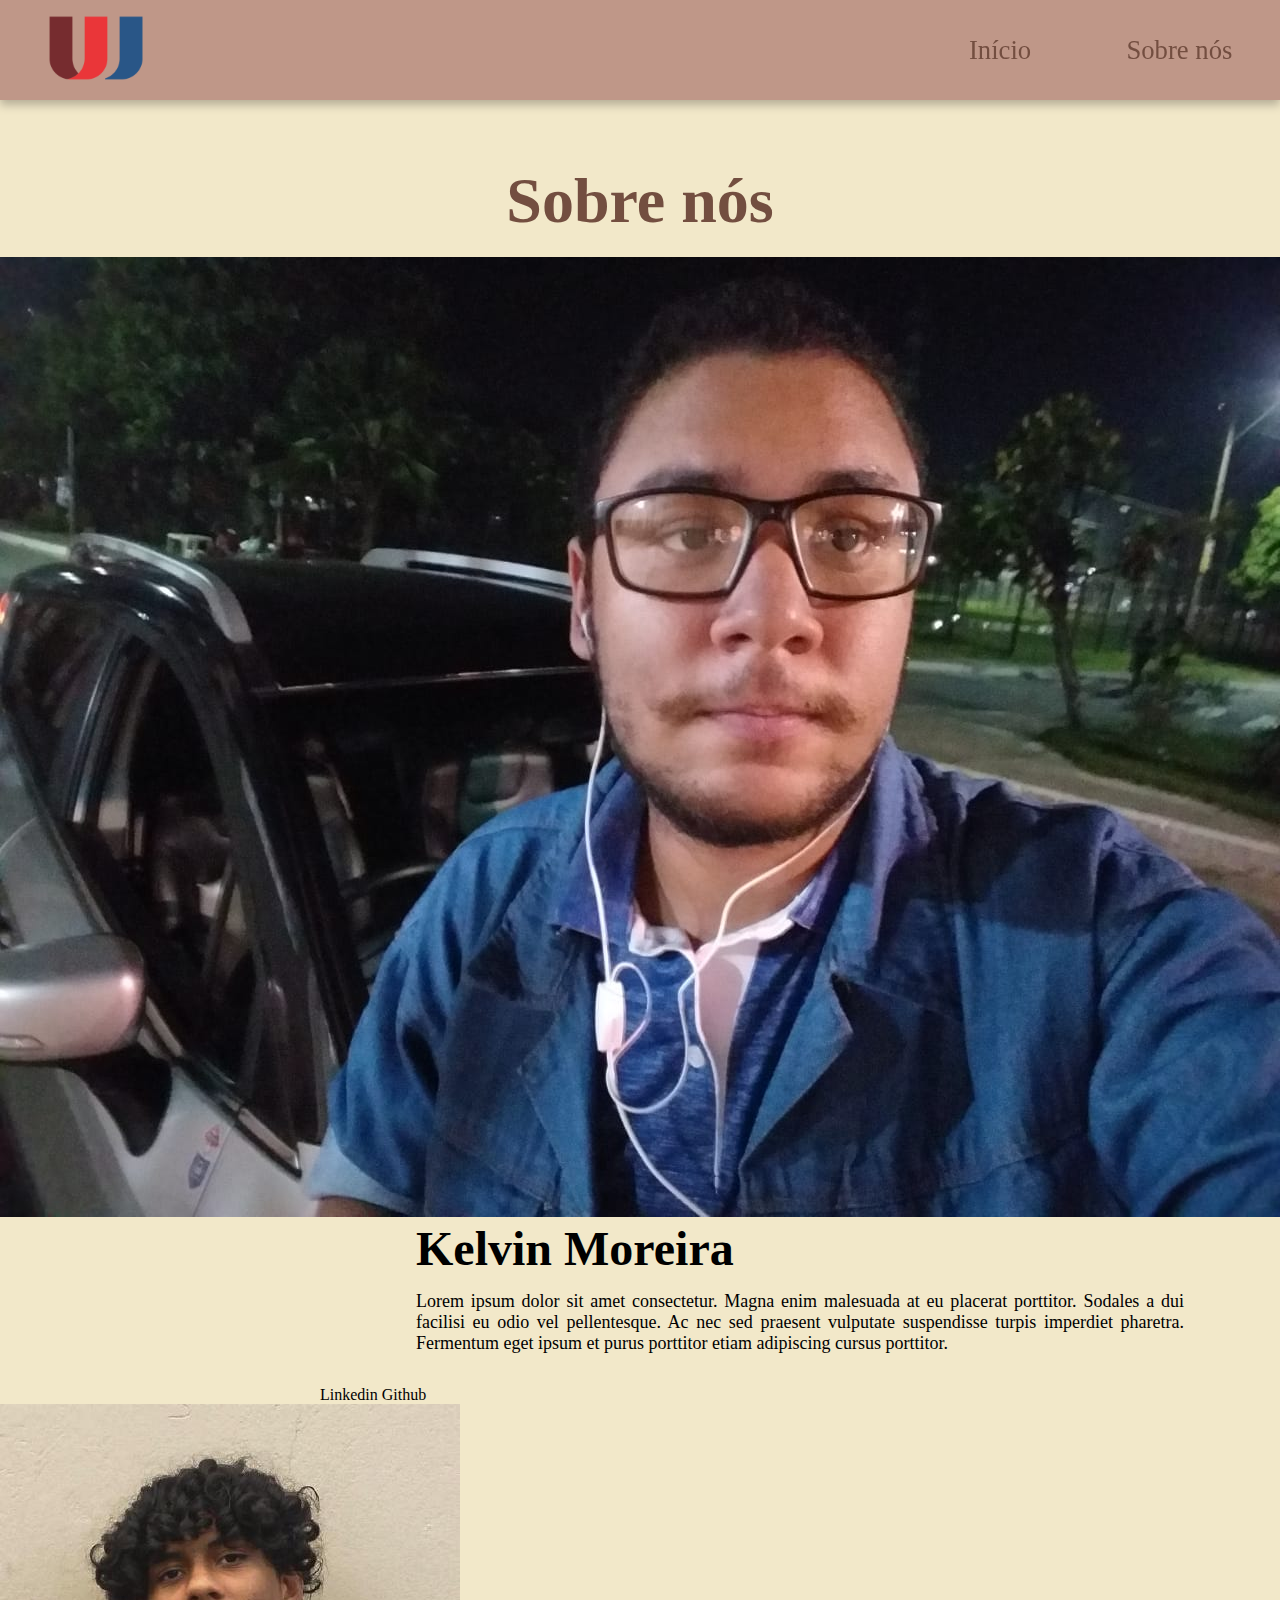
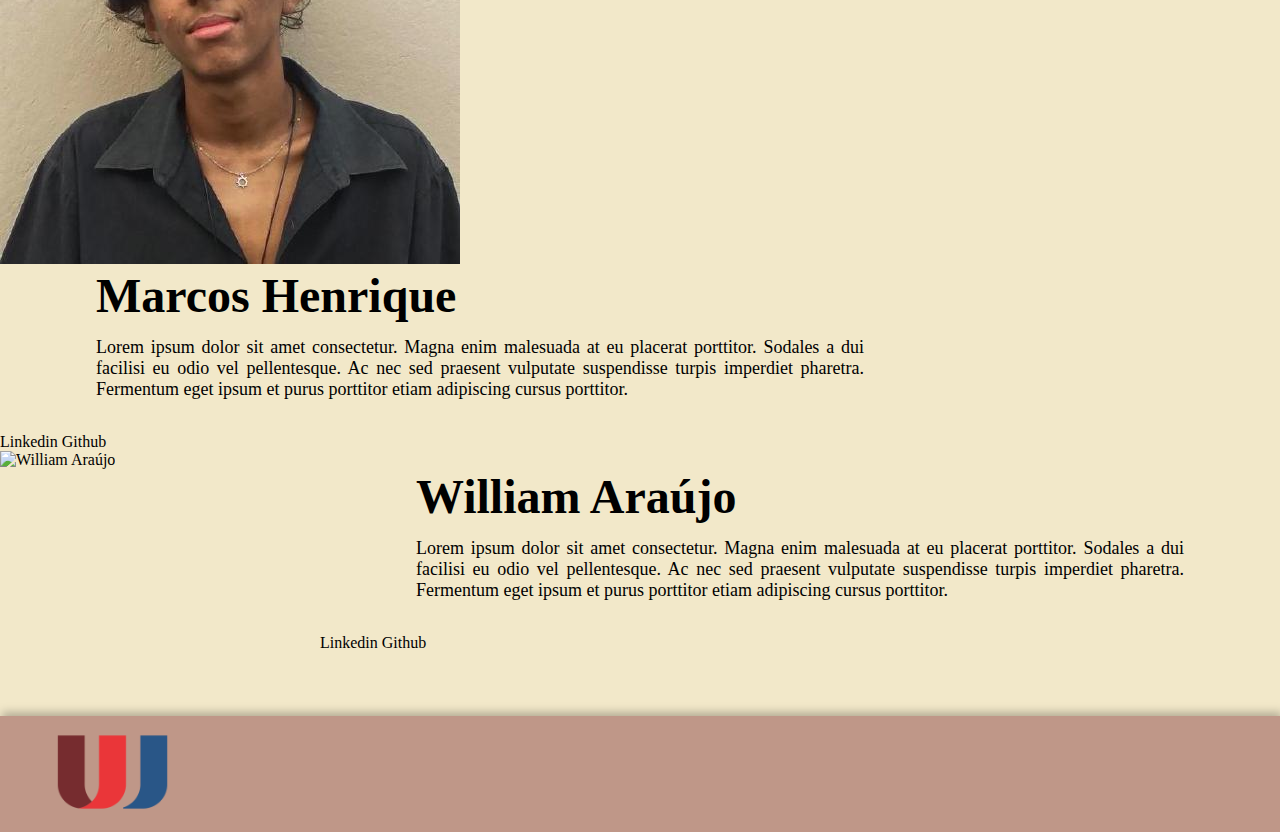
==== commit b6a5f971: "modificações em saiba mais" ====
--- a/sobre-nos.html
+++ b/sobre-nos.html
@@ -29,7 +29,7 @@
         <h1 id="t_01">Sobre nós</h1>
 
         <div class="container">
-            <img src="" alt="Kelvin Moreira" class="photo" id="photo_01" class="hide">
+            <img src="Components/Images/Kelvin Moreira.jpeg" alt="Kelvin Moreira" class="photo" id="photo_01" class="hide">
 
             <div class="information_01">
                 <h2 class="title">Kelvin Moreira</h2>
@@ -37,7 +37,7 @@
                 facilisi eu odio vel pellentesque. Ac nec sed praesent vulputate suspendisse turpis imperdiet pharetra.
                 Fermentum eget ipsum et purus porttitor etiam adipiscing cursus porttitor.</p>
                 <br>
-                <a href="#" class="linkstyle" target="_blank">Linkedin</a>
+                <a href="https://www.linkedin.com/in/kelvin-moreira-5a281a282/" class="linkstyle" target="_blank">Linkedin</a>
                 <a href="https://github.com/Kelvin-Moreira" class="linkstyle" target="_blank">Github</a>
             </div>
         </div>
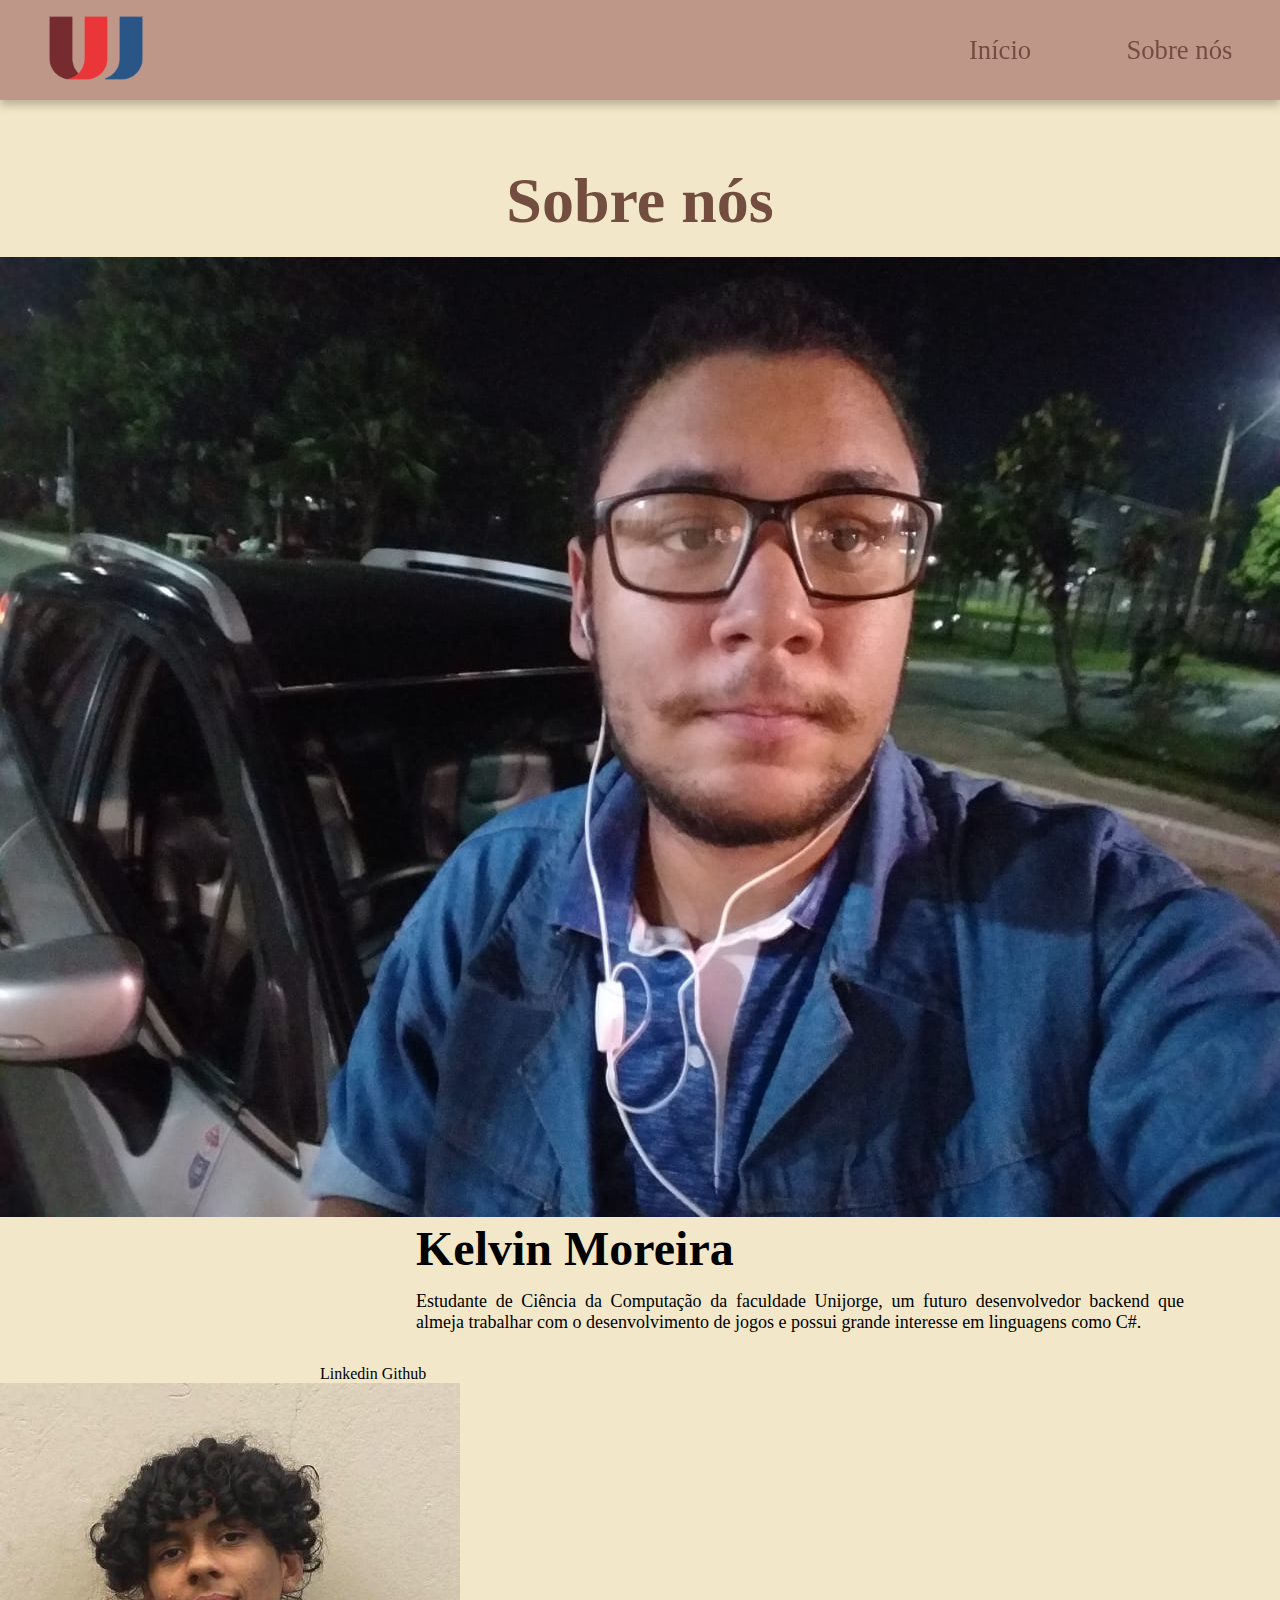
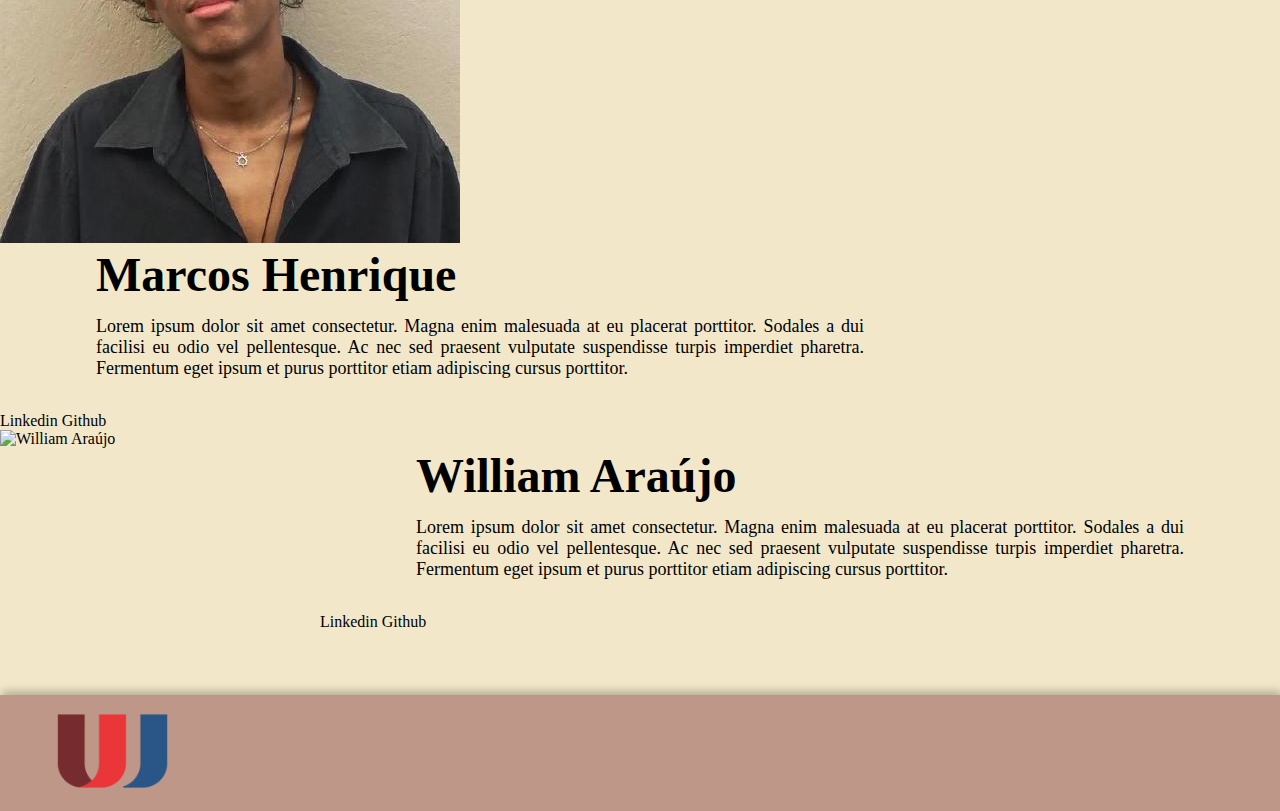
==== commit 0c54f7da: "Colocando minha informação no Saiba mais" ====
--- a/sobre-nos.html
+++ b/sobre-nos.html
@@ -33,9 +33,9 @@
 
             <div class="information_01">
                 <h2 class="title">Kelvin Moreira</h2>
-                <p class="paragraph">Lorem ipsum dolor sit amet consectetur. Magna enim malesuada at eu placerat porttitor. Sodales a dui
-                facilisi eu odio vel pellentesque. Ac nec sed praesent vulputate suspendisse turpis imperdiet pharetra.
-                Fermentum eget ipsum et purus porttitor etiam adipiscing cursus porttitor.</p>
+                <p class="paragraph">Estudante de Ciência da Computação da faculdade Unijorge, 
+                    um futuro desenvolvedor backend que almeja trabalhar com o desenvolvimento de jogos 
+                    e possui grande interesse em linguagens como C#.</p>
                 <br>
                 <a href="https://www.linkedin.com/in/kelvin-moreira-5a281a282/" class="linkstyle" target="_blank">Linkedin</a>
                 <a href="https://github.com/Kelvin-Moreira" class="linkstyle" target="_blank">Github</a>
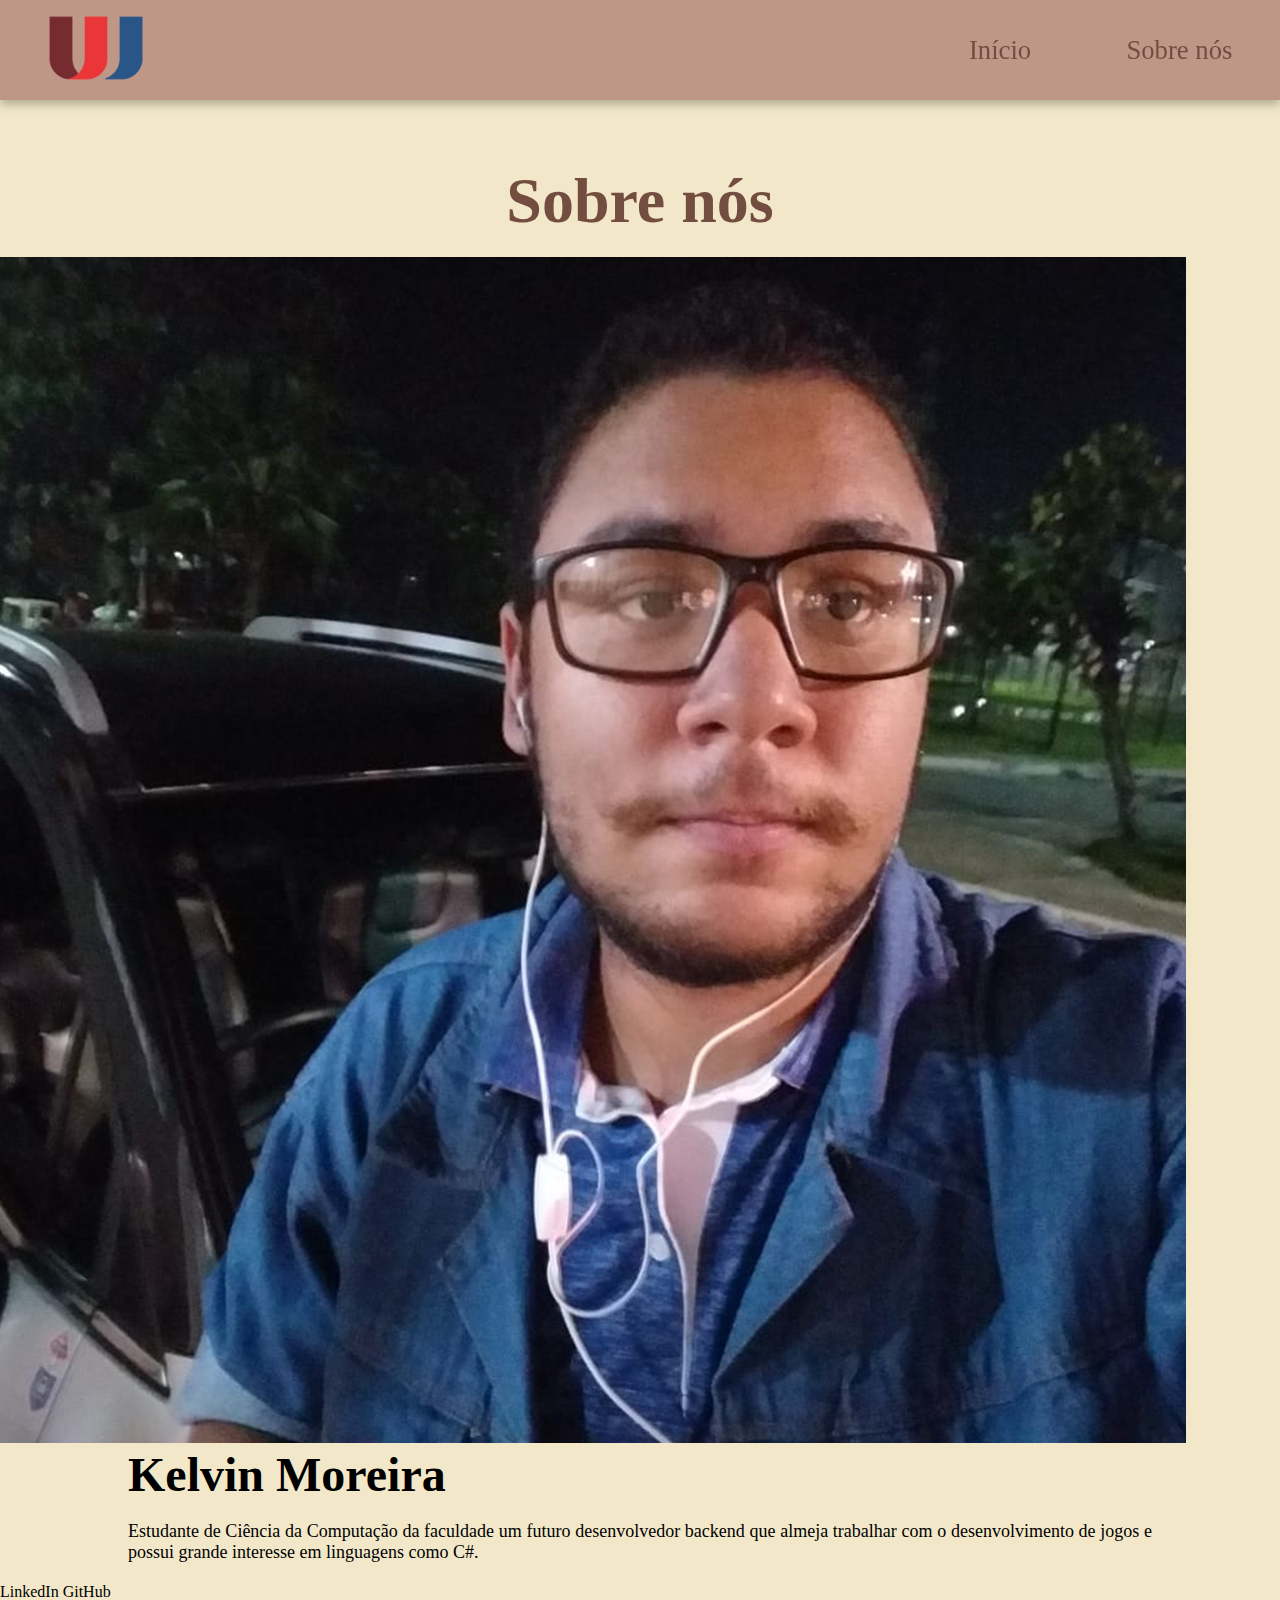
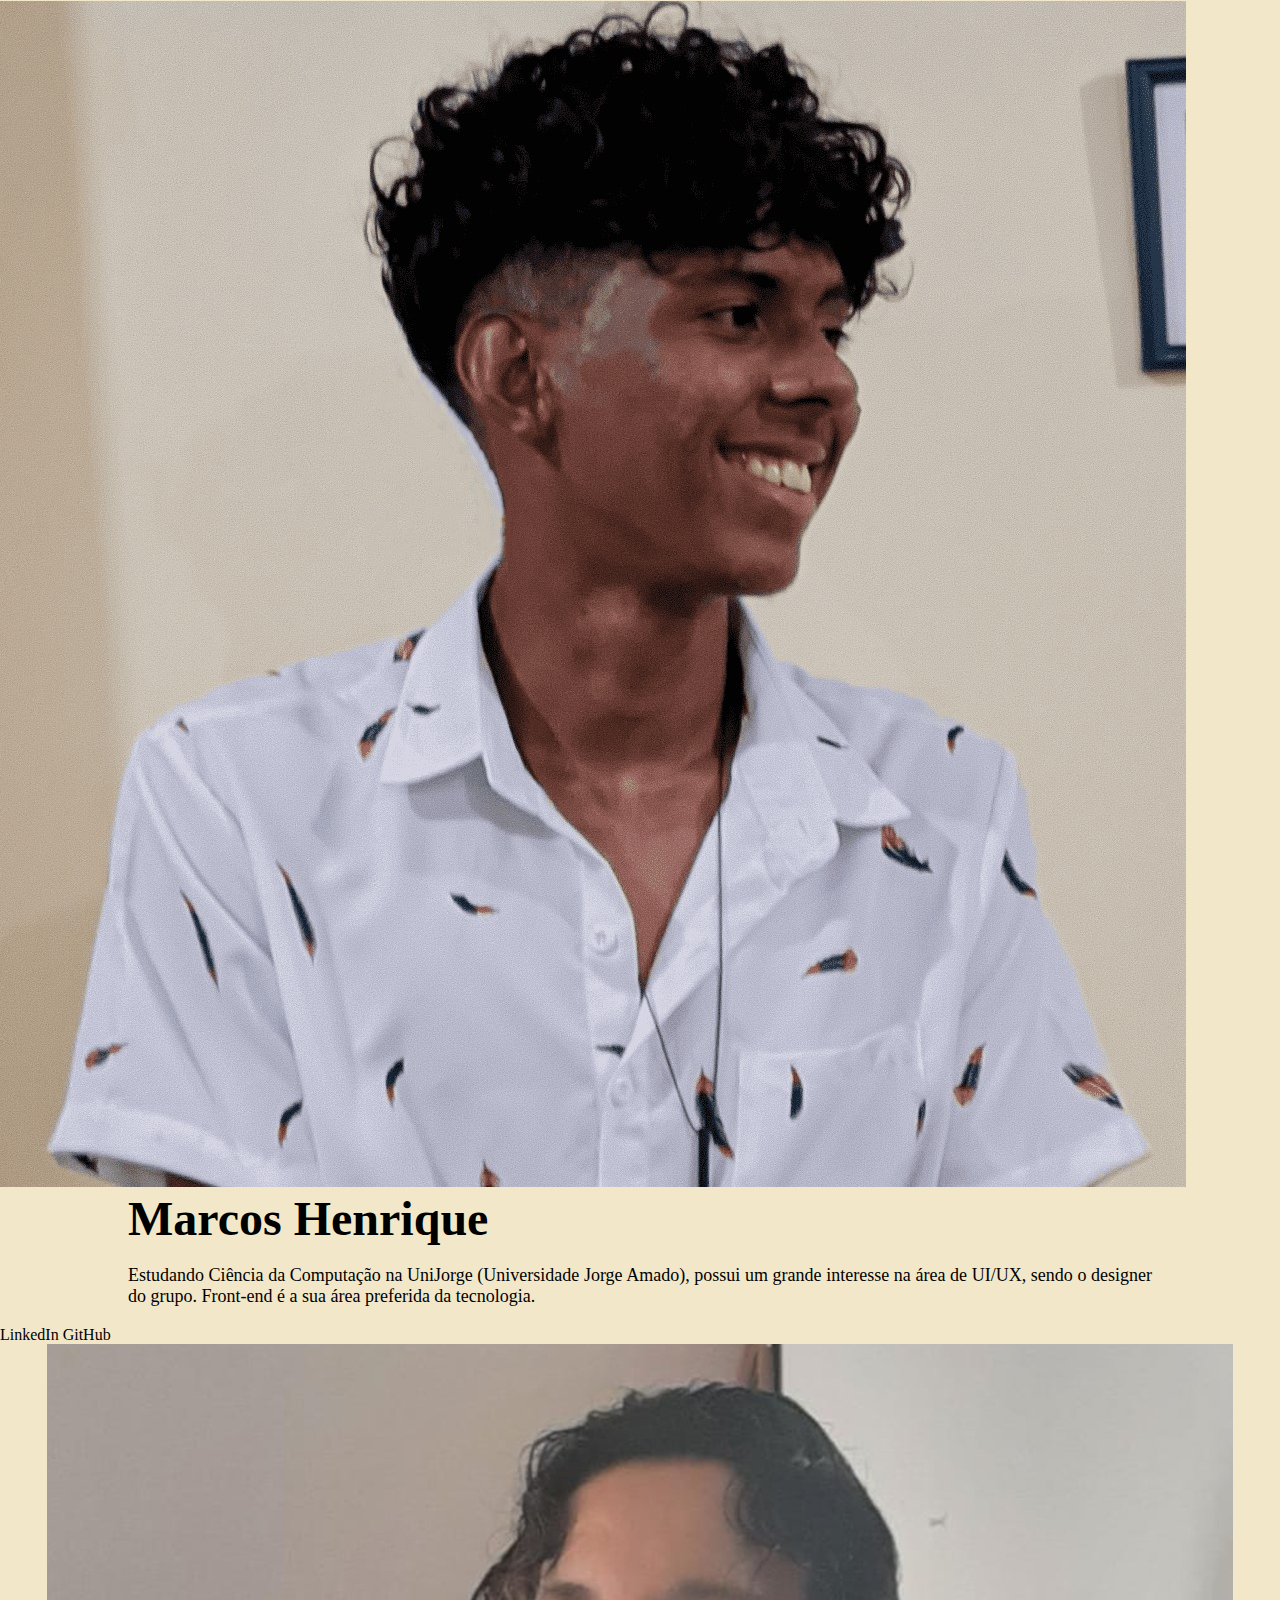
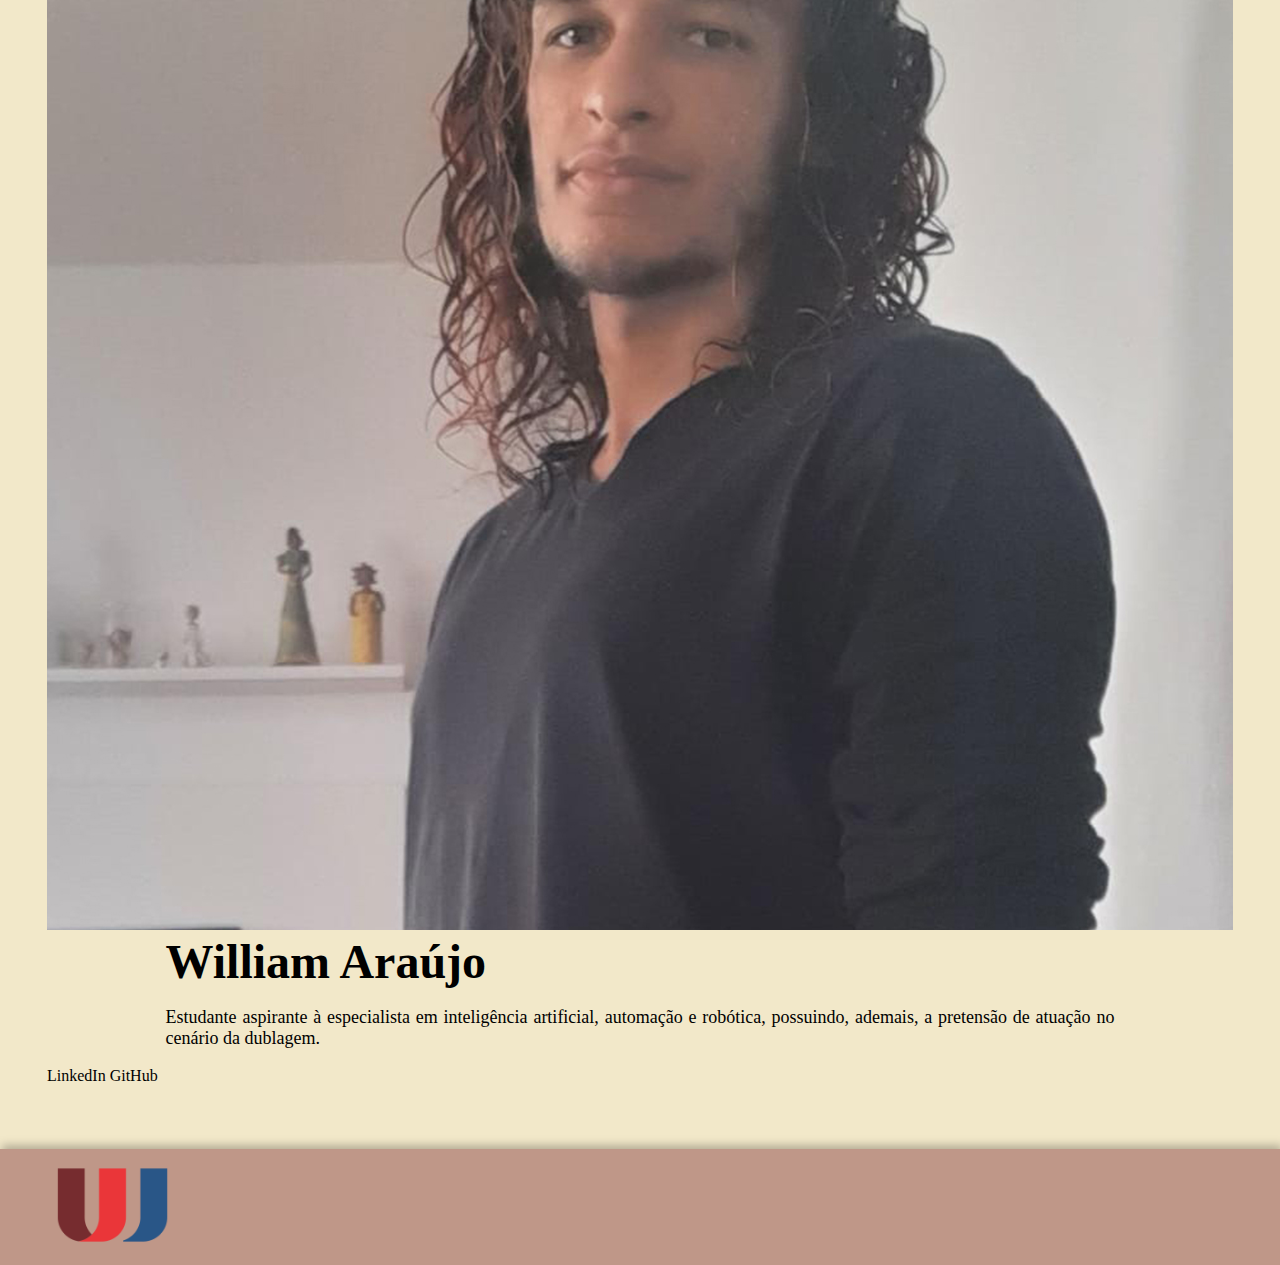
==== commit bb00ed99: "Update" ====
--- a/sobre-nos.html
+++ b/sobre-nos.html
@@ -29,45 +29,33 @@
         <h1 id="t_01">Sobre nós</h1>
 
         <div class="container">
-            <img src="Components/Images/Kelvin Moreira.jpeg" alt="Kelvin Moreira" class="photo" id="photo_01" class="hide">
+            <div class="container-photo"><img src="Components/Images/equipe/kelvin-moreira.jpg" alt="Kelvin Moreira" class="photo" id="photo_01" class="hide"></div>
 
-            <div class="information_01">
+            <div class="information">
                 <h2 class="title">Kelvin Moreira</h2>
-                <p class="paragraph">Estudante de Ciência da Computação da faculdade Unijorge, 
-                    um futuro desenvolvedor backend que almeja trabalhar com o desenvolvimento de jogos 
-                    e possui grande interesse em linguagens como C#.</p>
-                <br>
-                <a href="https://www.linkedin.com/in/kelvin-moreira-5a281a282/" class="linkstyle" target="_blank">Linkedin</a>
-                <a href="https://github.com/Kelvin-Moreira" class="linkstyle" target="_blank">Github</a>
+                <p class="paragraph">Estudante de Ciência da Computação da faculdade um futuro desenvolvedor backend que almeja trabalhar com o desenvolvimento de jogos e possui grande interesse em linguagens como C#.</p>
+                <a href="https://www.linkedin.com/in/kelvin-moreira-5a281a282/" class="linkstyle" target="_blank">LinkedIn</a>
+                <a href="https://github.com/Kelvin-Moreira" class="linkstyle" target="_blank">GitHub</a>
+            </div>
+        </div>
+
+        <div class="container" id="container-mh">
+            <div class="container-photo"><img src="Components/Images/equipe/marcos-henrique.jpg" alt="Marcos Henrique" class="photo" id="photo_02"></div>
+            <div class="information">
+                <h2 class="title">Marcos Henrique</h2>
+                <p class="paragraph">Estudando Ciência da Computação na UniJorge (Universidade Jorge Amado), possui um grande interesse na área de UI/UX, sendo o designer do grupo. Front-end é a sua área preferida da tecnologia.</p>
+                <a href="https://www.linkedin.com/in/marcos-henri/" class="linkstyle" target="_blank">LinkedIn</a>
+                <a href="https://github.com/marcos-henri" target="_blank" class="linkstyle">GitHub</a>
             </div>
         </div>
 
         <div class="container">
-            <img src="Components/Images/Marcos Henrique.jfif" alt="Marcos Henrique" class="photo" id="photo_02">
-
-            <div id="information_02">
-                <h2 class="title">Marcos Henrique</h2>
-                <img src="Components/Images/Marcos Henrique.jfif" alt="Marcos Henrique" id="photo_02" class="photo_show">
-                <p class="paragraph">Lorem ipsum dolor sit amet consectetur. Magna enim malesuada at eu placerat porttitor. Sodales a dui
-                facilisi eu odio vel pellentesque. Ac nec sed praesent vulputate suspendisse turpis imperdiet pharetra.
-                Fermentum eget ipsum et purus porttitor etiam adipiscing cursus porttitor.</p>
-                <br>
-                <a href="#" class="linkstyle" target="_blank">Linkedin</a>
-                <a href="https://github.com/marcos-henri" target="_blank" class="linkstyle">Github</a>
-            </div>
-        </div>
-
-        <div class="container">
-            <img src="" alt="William Araújo" class="photo" id="photo_03" class="hide">
-
-            <div class="information_03">
+            <div class="container-photo"><img src="Components/Images/equipe/william.jpg" alt="William Araújo" class="photo" id="photo_03" class="hide"></div>
+            <div class="information">
                 <h2 class="title">William Araújo</h2>
-                <p class="paragraph">Lorem ipsum dolor sit amet consectetur. Magna enim malesuada at eu placerat porttitor. Sodales a dui
-                    facilisi eu odio vel pellentesque. Ac nec sed praesent vulputate suspendisse turpis imperdiet pharetra.
-                    Fermentum eget ipsum et purus porttitor etiam adipiscing cursus porttitor.</p>
-                <br>
-                <a href="#" class="linkstyle" target="_blank">Linkedin</a>
-                <a href="https://github.com/williamthesystemout" target="_blank" class="linkstyle">Github</a>
+                <p class="paragraph">Estudante aspirante à especialista em inteligência artificial, automação e robótica, possuindo, ademais, a pretensão de atuação no cenário da dublagem.</p>
+                <a href="https://www.linkedin.com/in/william-ara%C3%BAjo-gon%C3%A7alves-da-silva-637922282" class="linkstyle" target="_blank">LinkedIn</a>
+                <a href="https://github.com/williamthesystemout" target="_blank" class="linkstyle">GitHub</a>
             </div>    
         </div>
     </main>
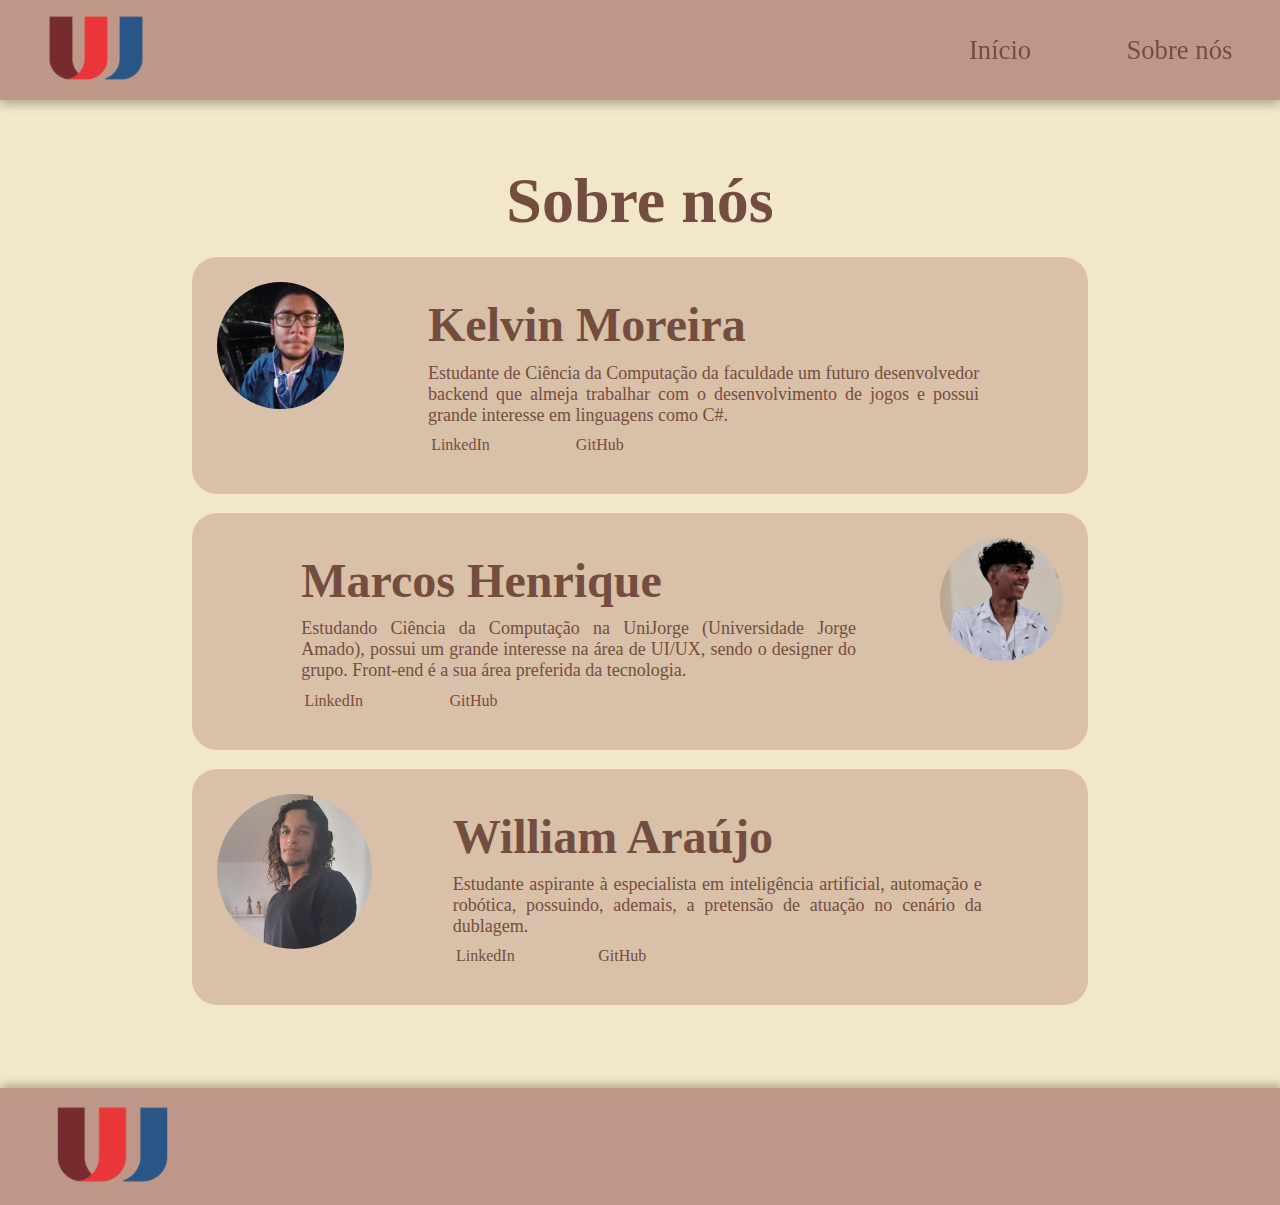
==== commit 22746848: "Update Sobre Nós" ====
--- a/sobre-nos.html
+++ b/sobre-nos.html
@@ -7,7 +7,7 @@
     <meta name="viewport" content="width=device-width, initial-scale=1.0">
     <title></title>
     <link rel="stylesheet" href="Styles/styleBody.css">
-    <link rel="stylesheet" href="Styles/styleSobre-nos.css">
+    <link rel="stylesheet" href="Styles/StyleSobre-nos.css">
     <link rel="stylesheet" href="Styles/responsiveness.css">
     <link rel="stylesheet" href="Font/font.css">
 </head>
--- a/Styles/styleBody.css
+++ b/Styles/styleBody.css
@@ -130,6 +130,7 @@
 #t_07,
 #t_08,
 #t_09,
+#t_10,
 #p_01,
 #p_02,
 #p_03,
@@ -137,7 +138,8 @@
 #p_05,
 #p_06,
 #p_07,
-#p_08 {
+#p_08,
+#p_09 {
   font-family: var(--font);
   color: var(--cor1);
 }
@@ -232,6 +234,14 @@
   border-radius: 20px;
 }
 
+#img_06 {
+  width: 100%;
+  max-width: 892px;
+  height: auto;
+  max-height: 444.99px;
+  border-radius: 20px;
+}
+
 #t_02,
 #t_05,
 #t_06,
@@ -244,6 +254,7 @@
 #p_04,
 #p_06,
 #p_07,
-#p_08 {
+#p_08,
+#p_09 {
   align-self: flex-start;
 }--- a/Styles/StyleSobre-nos.css
+++ b/Styles/StyleSobre-nos.css
@@ -0,0 +1,45 @@
+:root {
+    --cor0: #F2E8C9;
+    --cor1: #734E40;
+    --cor3: #bf97887c;
+    --shadow: #00000040;
+  }
+
+.container {
+    width: 70%;
+    display: flex;
+    margin: 0 10% 1.5% 10%;
+    padding: 25px;
+    background-color: var(--cor3);
+    border-radius: 25px;
+}
+
+#container-mh{
+    flex-direction: row-reverse;
+}
+.container-photo{
+    width: 30%;
+}
+.photo {
+    width: 100%;
+    border-radius: 100%;
+    align-self: center;
+}
+
+.information{
+    padding: 15px;
+    color: var(--cor1);
+}
+
+.linkstyle {
+    margin-left: 9%;
+    padding: 10px;
+    color: var(--cor1);
+    transition: color 0.3s ease;
+}
+
+.linkstyle:hover {
+    background-color: var(--shadow);
+    border-radius: 15px;
+    color: var(--cor0);
+}
